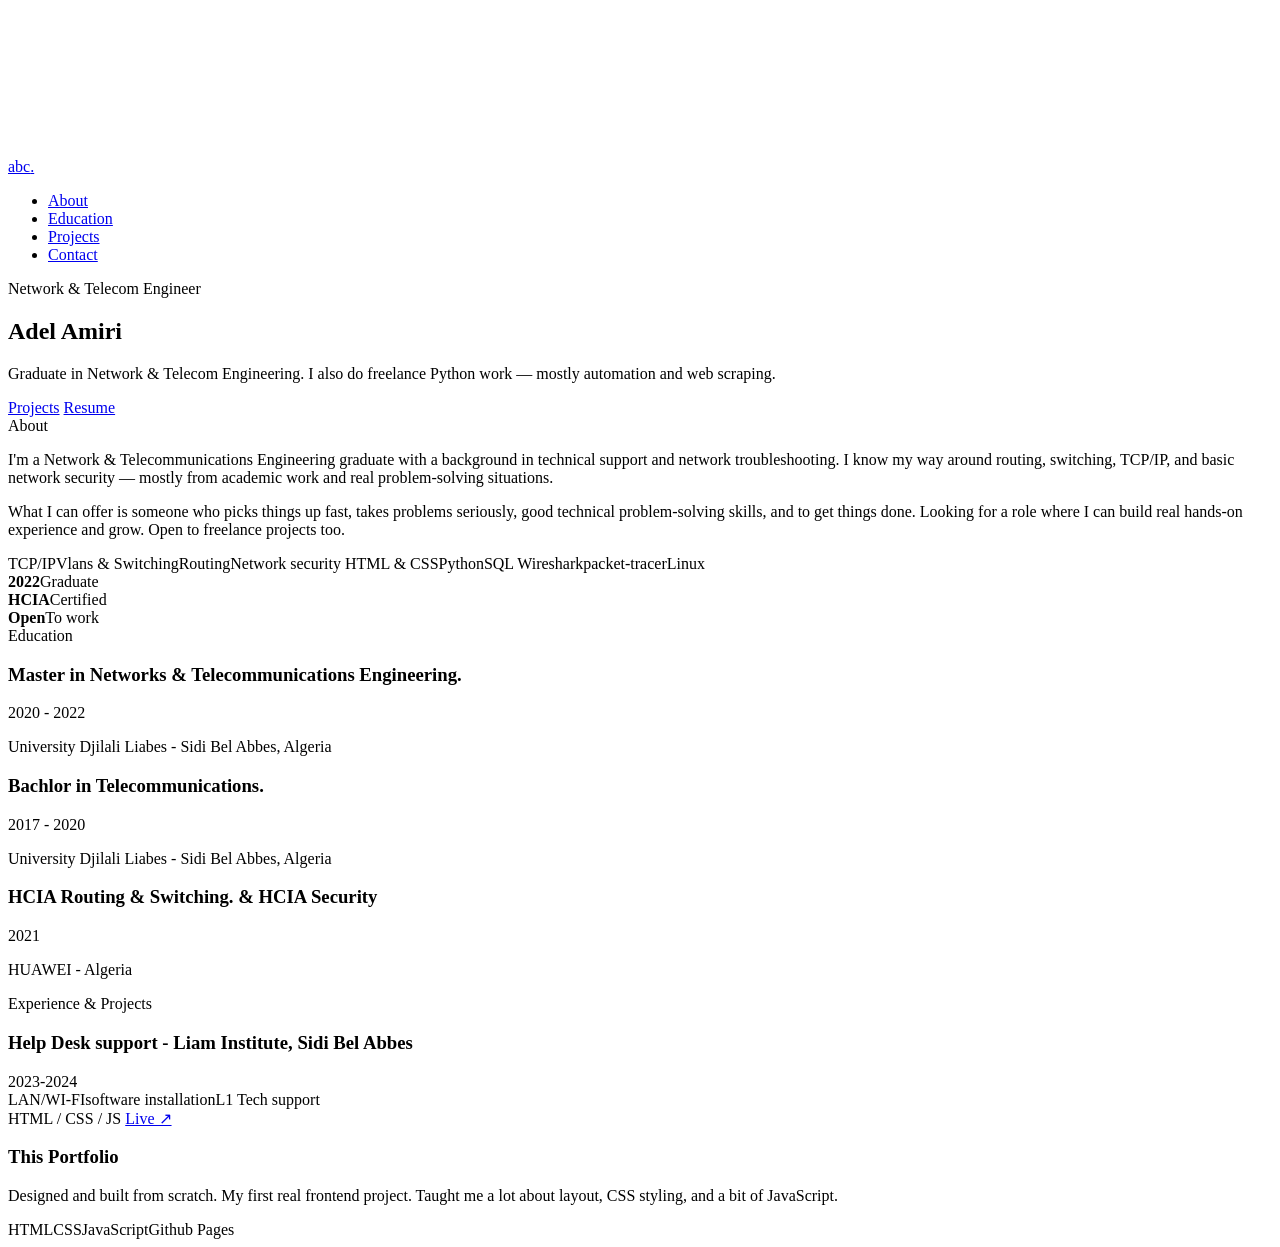
==== index.html @ ba58e7ef "changing html file name" ====
<html>
    <head>
        <meta charset="UTF-8">
        <meta name="viewport" content="width=device-width, initial-scale=1.0">
        <title>Adel Amiri - Network & Telecom Engineer</title>
        <link rel="preconnect" href="https://fonts.googleapis.com">
        <link href="https://fonts.googleapis.com/css2?family=Space+Mono:wght@400;700&family=Sora:wght@300;400;600;700&display=swap" rel="stylesheet">
        <!-- StyleSheet -->
        <link rel="stylesheet" href="style.css">
    </head>
    <body>
    
        <canvas id="bg-canvas"></canvas>

        <!--Navigation Bar-->
        <nav>
            <a class="logo" href="#intro">abc<span>.</span></a>
            <ul class="nav-links">
                <li><a href="#about">About</a></li>
                <li><a href="#education">Education</a></li>
                <li><a href="#projects">Projects</a></li>
                <li><a href="#contact">Contact</a></li>
        </nav>
        
        <!-- ====== INTRO ====== -->
        <section id="intro">
            <div class="intro-inner">
                <p class="intro-label">Network &amp; Telecom Engineer</p>
               <h1>Adel Amiri</h1>
                <p class="intro-sub">
                    Graduate in Network &amp; Telecom Engineering.
                    I also do freelance Python work — mostly automation and web scraping.
               <div class="intro-btns">
                    <a class="btn-solid" href="#projects">Projects</a>
                    <a class="btn-line" href="#cv" target="_blank">Resume</a>
                </div>
            </div>
        </section>
        <!-- ====== ABOUT ====== -->
         <section id="about">
            <div class="section-inner">
                <span class="section-label">About</span>
                <div class="about-body">
                    <div class="about-text">
                        <p>
                            I'm a Network &amp; Telecommunications Engineering graduate
                            with a background in technical support and network troubleshooting.
                            I know my way around routing, switching, TCP/IP, and basic network security
                            — mostly from academic work and real problem-solving situations.
                        </p>
                        <p>
                            What I can offer is someone who picks things up fast,
                            takes problems seriously, good technical problem-solving skills,
                            and to get things done.
                            Looking for a role where I can build real hands-on experience and grow.
                            Open to freelance projects too.
                        </p>
                        <div class="chip-row">
                            <span>TCP/IP</span><span>Vlans & Switching</span><span>Routing</span><span>Network security</span>
                            <span>HTML & CSS</span><span>Python</span><span>SQL</span>
                            <span>Wireshark</span><span>packet-tracer</span><span>Linux</span>
                        </div>
                        <div class="about-cards">
                            <div class="mini-card"><strong>2022</strong><span>Graduate</span></div>
                            <div class="mini-card"><strong>HCIA</strong><span>Certified</span></div>
                            <div class="mini-card"><strong>Open</strong><span>To work</span></div>
                        </div>
                    </div>
                </div>
            </div>
         </section>
         <!-- ====== EDUCATION ====== -->
        <section id="education">
            <div class="section-inner">
                <span class="section-label">Education</span>

                <div class="timeline">
                    <div class="tl-item">
                        <div class="tl-dot"></div>
                        <div class="tl-body">
                            <div class="tl-top">
                                <h3>Master in Networks &amp; Telecommunications Engineering.</h3>
                                <span class="tl-year">2020 - 2022</span>
                            </div>
                            <p class="tl-place">University Djilali Liabes - Sidi Bel Abbes, Algeria</p>
                        </div>
                    </div>
                    <div class="tl-item">
                        <div class="tl-dot"></div>
                        <div class="tl-body">
                            <div class="tl-top">
                                <h3>Bachlor in Telecommunications.</h3>
                                <span class="tl-year">2017 - 2020</span>
                            </div>
                            <p class="tl-place">University Djilali Liabes - Sidi Bel Abbes, Algeria</p>
                        </div>
                    </div>
                    <div class="tl-item">
                        <div class="tl-dot"></div>
                        <div class="tl-body">
                            <div class="tl-top">
                                <h3>HCIA Routing & Switching. &amp; HCIA Security</h3>
                                <span class="tl-year">2021</span>
                            </div>
                            <p class="tl-place">HUAWEI - Algeria</p>
                            </div>
                    </div>
                </div>
            </div>
        </section>
        <!-- ====== PROJECTS ====== -->
         <section id="projects">
            <div class="section-inner">
                <span class="section-label">Experience &amp; Projects</span>

                <div class="project-grid">

                    <div class="pcard">
                        <h3>Help Desk support - Liam Institute, Sidi Bel Abbes</h3>
                        <span>2023-2024</span>
                        <div class="ptags"><span>LAN/WI-FI</span><span>software installation</span><span>L1 Tech support</span></div> 
                    </div>
                    <div class="pcard">
                        <div class="pcard-top">
                            <span class="ptype py">HTML / CSS / JS</span>
                            <a class="plink" href="#a" target="_blank">Live ↗</a>
                        </div>
                        <h3>This Portfolio</h3>
                        <p>
                            Designed and built from scratch.
                            My first real frontend project. Taught me a lot about layout,
                            CSS styling, and a bit of JavaScript.
                        </p>
                        <div class="ptags"><span>HTML</span><span>CSS</span><span>JavaScript</span><span>Github Pages</span></div>
                    </div>
                </div>
            </div>
         </section>
    </body>
</html>
---- style.css ----
*{}
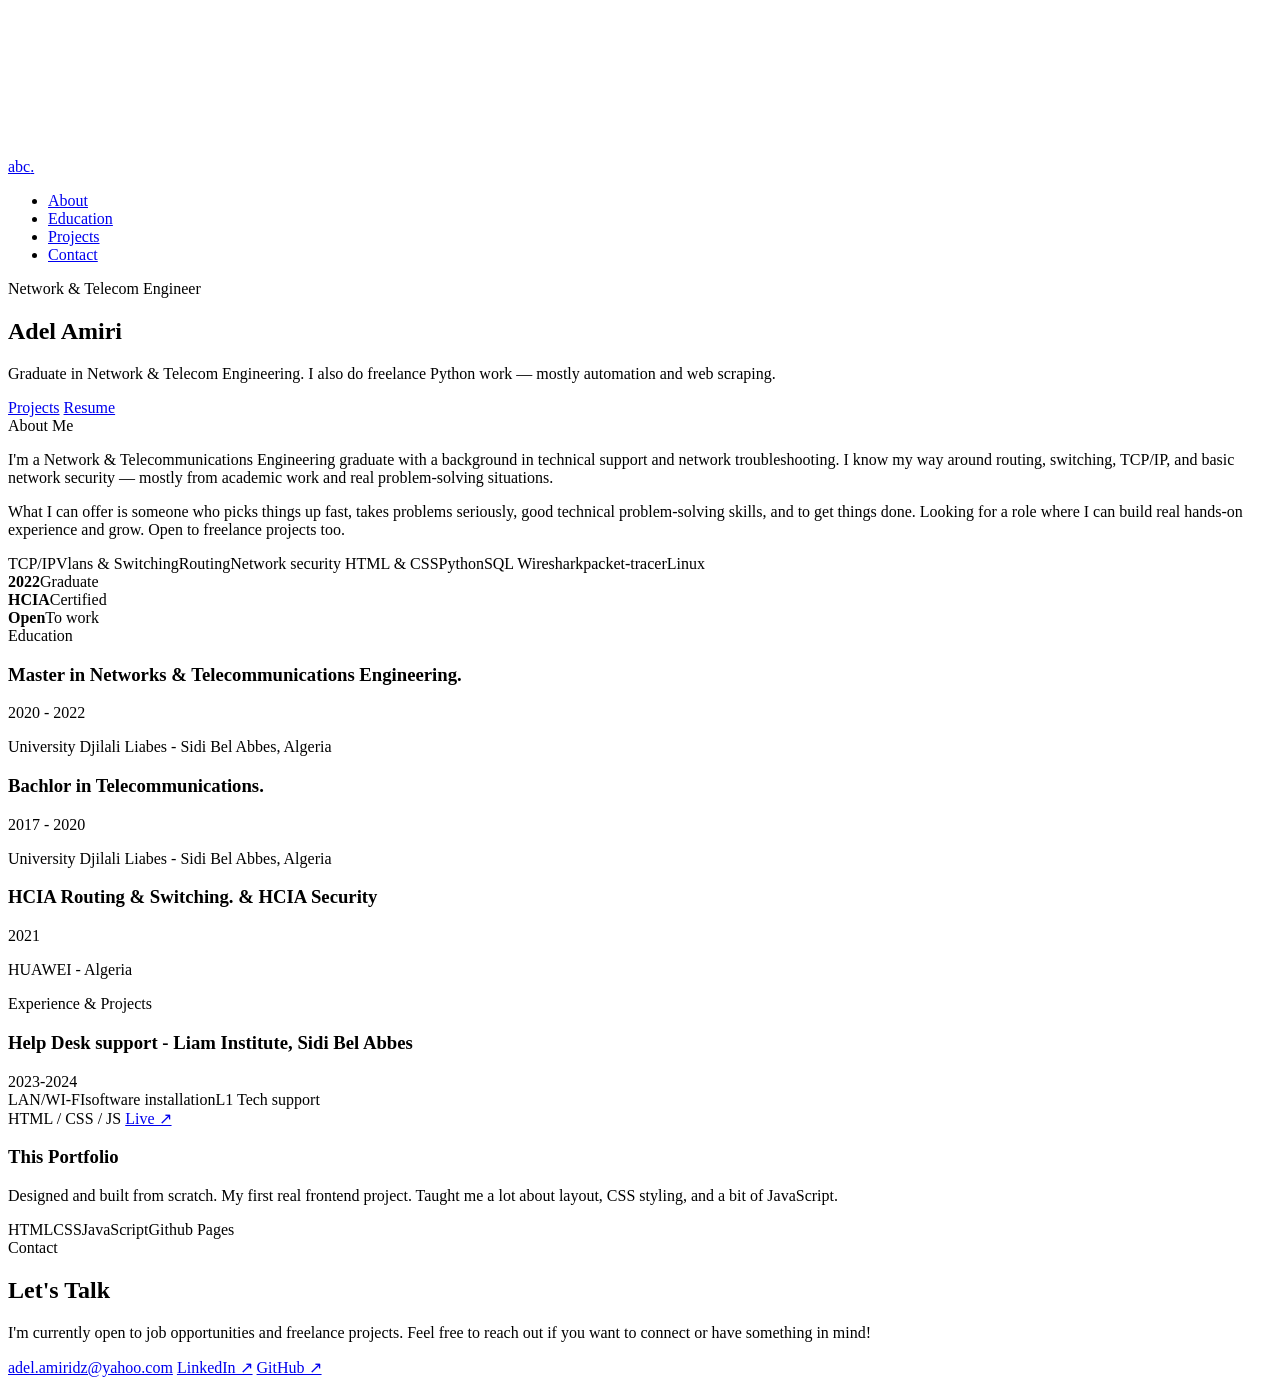
==== commit b130b52c: "finishing html content" ====
--- a/index.html
+++ b/index.html
@@ -39,7 +39,7 @@
         <!-- ====== ABOUT ====== -->
          <section id="about">
             <div class="section-inner">
-                <span class="section-label">About</span>
+                <span class="section-label">About Me</span>
                 <div class="about-body">
                     <div class="about-text">
                         <p>
@@ -136,5 +136,22 @@
                 </div>
             </div>
          </section>
+         <!-- ====== CONTACT ====== -->
+          <section id="contact">
+            <div class="section-inner contact-inner">
+              <span class="section-label">Contact</span>
+              <h2>Let's Talk</h2>
+              <div class="contact-sub">
+                <p>
+                  I'm currently open to job opportunities and freelance projects.
+                  Feel free to reach out if you want to connect or have something in mind!
+                </p>
+                <div class="contact-row">
+                  <a href="mailto:adel.amiridz@yahoo.com">adel.amiridz@yahoo.com</a>
+                  <a href="https://www.linkedin.com/in/adel-amiri/" target="_blank">LinkedIn ↗</a>
+                  <a href="https://github.com/Adel77777" target="_blank">GitHub ↗</a>
+
+            </div>
+          </section>
     </body>
 </html>
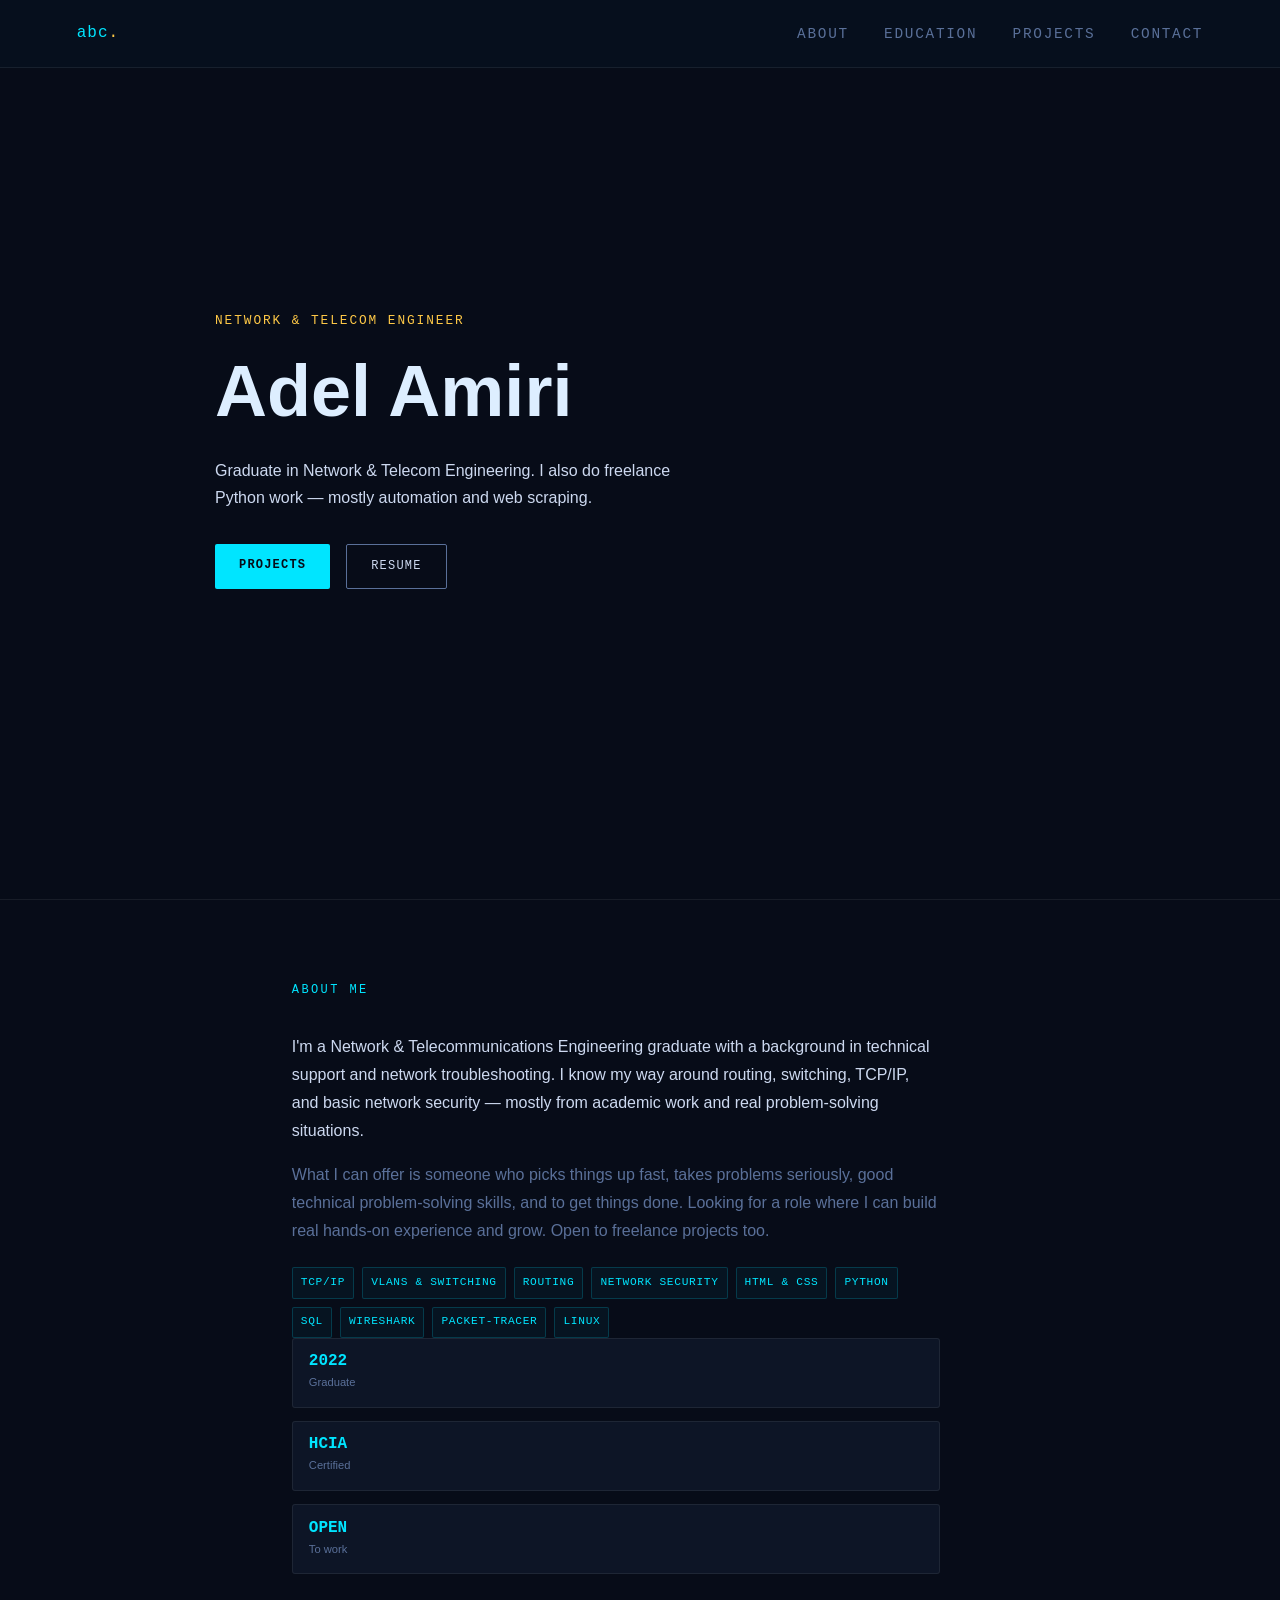
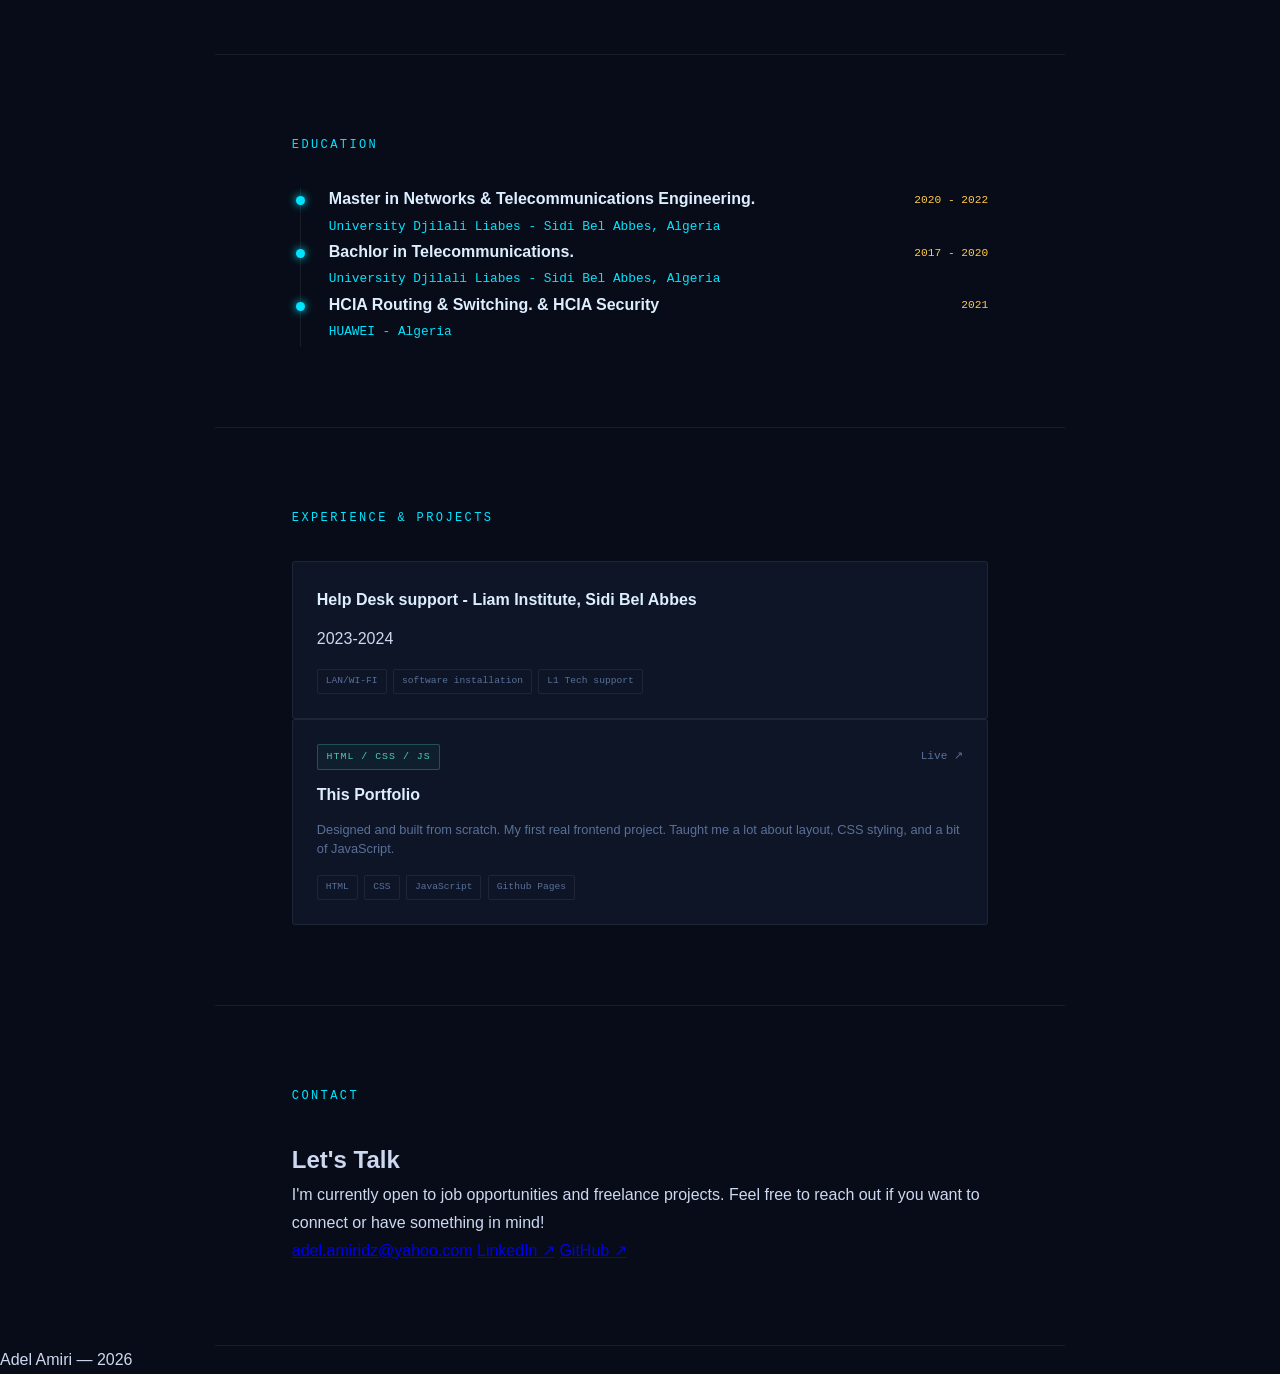
==== commit 14a651d2: "adding footer & script tag" ====
--- a/index.html
+++ b/index.html
@@ -153,5 +153,9 @@
 
             </div>
           </section>
+          <footer>
+            <span>Adel Amiri — 2026</span>
+          </footer>
+          <script src="script.js"></script>
     </body>
 </html>
--- a/style.css
+++ b/style.css
@@ -1 +1,382 @@
-*{}+*, *::before, *::after {margin: 0; padding: 0; box-sizing: border-box;
+
+}
+:root{
+  --bg:      #070c18;
+  --bg2:     #0d1526;
+  --line:    rgba(255,255,255,0.07);
+  --cyan:    #00e5ff;
+  --gold:    #ffc947;
+  --text:    #cdd9f0;
+  --muted:   #5a7099;
+  --mono:    'Space Mono', monospace;
+  --sans:    'Inter', sans-serif;
+}
+
+html {scroll-behavior: smooth;}
+
+body {
+    background: var(--bg);
+    color: var(--text);
+    font-family: var(--sans);
+    font-size: 16px;
+    line-height: 1.75;
+    overflow-x: hidden;
+
+}
+::selection {background: var(--cyan); color: var(--bg);}
+::-webkit-scrollbar {width: 4px;}
+::-webkit-scrollbar-thumb {background: var(--muted); border-radius: 3px;}
+
+/* ── CANVAS ── */
+
+#bg-canvas {
+    position: fixed;
+    top: 0; left: 0;
+    width: 100%; height: 100%;
+    z-index: 0;
+    pointer-events: none;
+    opacity: 0.45;
+
+}
+
+/* ── NAV ── */
+
+nav {
+    position: fixed;
+    top: 0; left: 0; right: 0;
+    z-index: 50;
+    display: flex;
+    justify-content: space-between;
+    align-items: center;
+    padding: 1.2rem 6vw;
+    border-bottom: 1px solid var(--line);
+    background: rgba(7, 17, 31, 0.85);
+    backdrop-filter: 12px;
+}
+
+.logo {
+    font-family: var(--mono);
+    font-size: 1rem;
+    color: var(--cyan);
+    text-decoration: none;
+    letter-spacing: 0.06em;
+
+}
+.logo span{color: var(--gold);}
+
+.nav-links {
+    display: flex;
+    gap: 2.2rem;
+    list-style: none;
+}
+.nav-links a {
+    font-family: var(--mono);
+    font-size: 0.9rem;
+    letter-spacing: 0.12em;
+    text-transform: uppercase;
+    color: var(--muted);
+    text-decoration: none;
+    position: relative;
+    transition: color 0.2s;
+}
+.nav-links a:hover,
+.nav-links a.active {
+    color: var(--cyan);
+}
+
+
+section{
+    position: relative;
+    z-index: 1;
+}
+.section-inner {
+    max-width: 850px;
+    margin: 0 auto;
+    padding: 5rem 6vw;
+    border-bottom: 1px solid var(--line);
+}
+.section-label {
+    display: block;
+    font-family: var(--mono);
+    font-size: 0.75rem;
+    letter-spacing: 0.2em;
+    text-transform: uppercase;
+    color: var(--cyan);
+    margin-bottom: 2rem;
+
+}
+
+/* ── INTRO ── */
+
+#intro {
+    min-height: 100vh;
+    display: flex;
+    align-items: center;
+    padding: 0.6vw;
+    border-bottom: 1px solid var(--line);
+}
+
+.intro-inner {
+    position: relative;
+    z-index: 1;
+    max-width: 850px;
+    margin: 0 auto;
+    width: 100%;
+}
+.intro-label {
+    font-family: var(--mono);
+    font-size: 0.8rem;
+    letter-spacing: 0.15em;
+    text-transform: uppercase;
+    color: var(--gold);
+    margin-bottom: 1rem;
+}
+h1 {
+    font-family: var(--sans);
+    font-size: clamp(2.5rem, 6vw, 4.5rem);
+    line-height: 1.2;
+    font-weight: 600;
+    color: #ddeeff;
+    margin-bottom: 1.4rem;
+}    
+.intro-sub{
+    font-size: 1rem;
+    line-height: 1.7;
+    color: var(--text);
+    max-width: 480px;
+    margin-bottom: 2rem;
+}
+.intro-btns{
+    display: flex;
+    gap: 1rem;
+    flex-wrap: wrap;
+}
+.btn-solid{
+    font-family: var(--mono);
+    font-size: 0.75rem;
+    letter-spacing: 0.1em;
+    text-transform: uppercase;
+    color: var(--bg);
+    background: var(--cyan);
+    padding: 0.7rem 1.5rem;
+    border-radius: 2px;
+    font-weight: 700;
+    text-decoration: none;
+    transition: opacity 0.2s, transform 0.2s;
+}
+.btn-solid:hover {
+    opacity: 0.85;
+    transform: translateY(-2px);
+}
+.btn-line{
+    font-family: var(--mono);
+    font-size: 0.75rem;
+    letter-spacing: 0.1em;
+    text-transform: uppercase;
+    color: var(--text);
+    text-decoration: none;
+    border: 1px solid var(--muted);
+    border-radius: 2px;
+    padding: 0.7rem 1.5rem;
+    transition: border-color 0.2s, color 0.2s, transform 0.2s;
+}
+.btn-line:hover {
+    border-color: var(--cyan)
+    color: var(--cyan);
+    transform: translateY(-2px);
+}
+
+/* ── ABOUT ── */
+
+.about-body {
+    display: grid;
+    grid-template-columns: 1fr auto;
+    gap: 3rem;
+    align-items: start;
+
+}
+.about-text p {
+    color: var(--muted);
+    margin-bottom: 1rem;
+    font-size: 1rem;
+}
+.about-text p:first-child {
+    color: var(--text);
+}
+.chip-row {
+    display: flex;
+    flex-wrap:wrap;
+    gap: 0.5rem;
+    margin-top: 1.4rem;
+}
+.chip-row span {
+    font-family: var(--mono);
+    font-size: 0.7rem;
+    letter-spacing: 0.06em;
+    text-transform: uppercase;
+    color: var(--cyan);
+    border: 1px solid rgba(0,212,245,0.2);
+    background: rgba(0,212,245,0.04);
+    padding: 0.3rem 0.5rem;
+    border-radius: 2px;
+}
+.about-cards {
+    display: flex;
+    flex-direction: column;
+    gap: 0.8rem;
+    min-width: 130px;
+}
+.mini-card {
+    background: var(--bg2);
+    border: 1px solid var(--line);
+    border-radius: 3px;
+    padding: 0.9rem 1rem;
+    display: flex;
+    flex-direction: column;
+}
+.mini-card strong {
+  font-family: var(--mono);
+  font-size: 1rem;
+  color: var(--cyan);
+  line-height: 1;
+  text-transform: uppercase;
+}
+.mini-card span {
+    font-size: 0.7rem;
+    color: var(--muted);
+    margin-top: 0.25rem;
+}
+
+/* ── EDUCATION ── */
+.timeline {
+    display: flex;
+    flex-direction: column;
+    gap: 0;
+    border-left: 1px solid var(--line);
+    margin-left: 0.5rem;
+    padding-left: 0;
+}
+.tl-item {
+    display: flex;
+    gap: 1.5rem;
+    position: relative;
+}
+.tl-item:last-child {
+    padding-bottom: 0;
+}
+.tl-dot {
+    width: 9px;
+    height: 9px;
+    min-width: 9px;
+    background: var(--cyan);
+    border-radius: 50%;
+    margin-left: -5px;
+    margin-top: 0.5rem;
+    box-shadow: 0 0 8px var(--cyan);
+}
+.tl-body {
+    flex: 1;
+}
+.tl-top {
+    display: flex;
+    justify-content: space-between;
+    align-items: flex-start;
+    gap: 1rem;
+    margin-bottom: 0.3rem;
+}
+.tl-body h3 {
+  font-size: 1rem;
+  font-weight: 600;
+  color: #ddeeff;
+  line-height: 1.4;
+}
+.tl-year {
+  font-family: var(--mono);
+  font-size: 0.7rem;
+  color: var(--gold);
+  white-space: nowrap;
+  padding-top: 0.15rem;
+}
+
+.tl-place {
+  font-size: 0.8rem;
+  color: var(--cyan);
+  margin-bottom: 0.2rem;
+  font-family: var(--mono);
+}
+
+/* ── PROJECTS ── */
+
+.projects-grid {
+    display: grid;
+    grid-template-columns: 1fr 1fr;
+    gap: 1.2rem;
+    margin-top: 0.5rem;
+}
+
+.pcard {
+  background: var(--bg2);
+  border: 1px solid var(--line);
+  border-radius: 3px;
+  padding: 1.5rem;
+  display: flex;
+  flex-direction: column;
+  gap: 0.7rem;
+  transition: border-color 0.25s;
+}
+.pcard:hover { border-color: rgba(0,212,245,0.3); }
+
+.pcard-top {
+  display: flex;
+  justify-content: space-between;
+  align-items: center;
+}
+
+.ptype {
+  font-family: var(--mono);
+  font-size: 0.62rem;
+  letter-spacing: 0.1em;
+  text-transform: uppercase;
+  padding: 0.2rem 0.55rem;
+  border-radius: 2px;
+  border: 1px solid;
+}
+.ptype.net  { color: var(--gold); border-color: rgba(240,165,0,0.3); background: rgba(240,165,0,0.06); }
+.ptype.py   { color: #4ec9b0;    border-color: rgba(78,201,176,0.3); background: rgba(78,201,176,0.06); }
+
+.plink {
+    font-family: var(--mono);
+    font-size: 0.7rem;
+    color: var(--muted);
+    text-decoration: none;
+    transition: color 0.2s;
+}
+.plink:hover {
+    color: var(--cyan);
+}
+.pcard h3 {
+    font-size: 1rem;
+    font-weight: 600;
+    color: #ddeeff;
+}
+.pcard p {
+    font-size: 0.8rem;
+    color: var(--muted);
+    line-height: 1.5;
+    flex: 1;
+}
+.ptags {
+    display: flex;
+    flex-wrap: wrap;
+    gap: 0.4rem;
+    margin-top: 0.3rem;
+}
+.ptags span{
+    font-family: var(--mono);
+    font-size: 0.6rem;
+    color: var(--muted);
+    border: 1px solid var(--line);
+    padding: 0.2rem 0.5rem;
+    border-radius: 2px;
+}
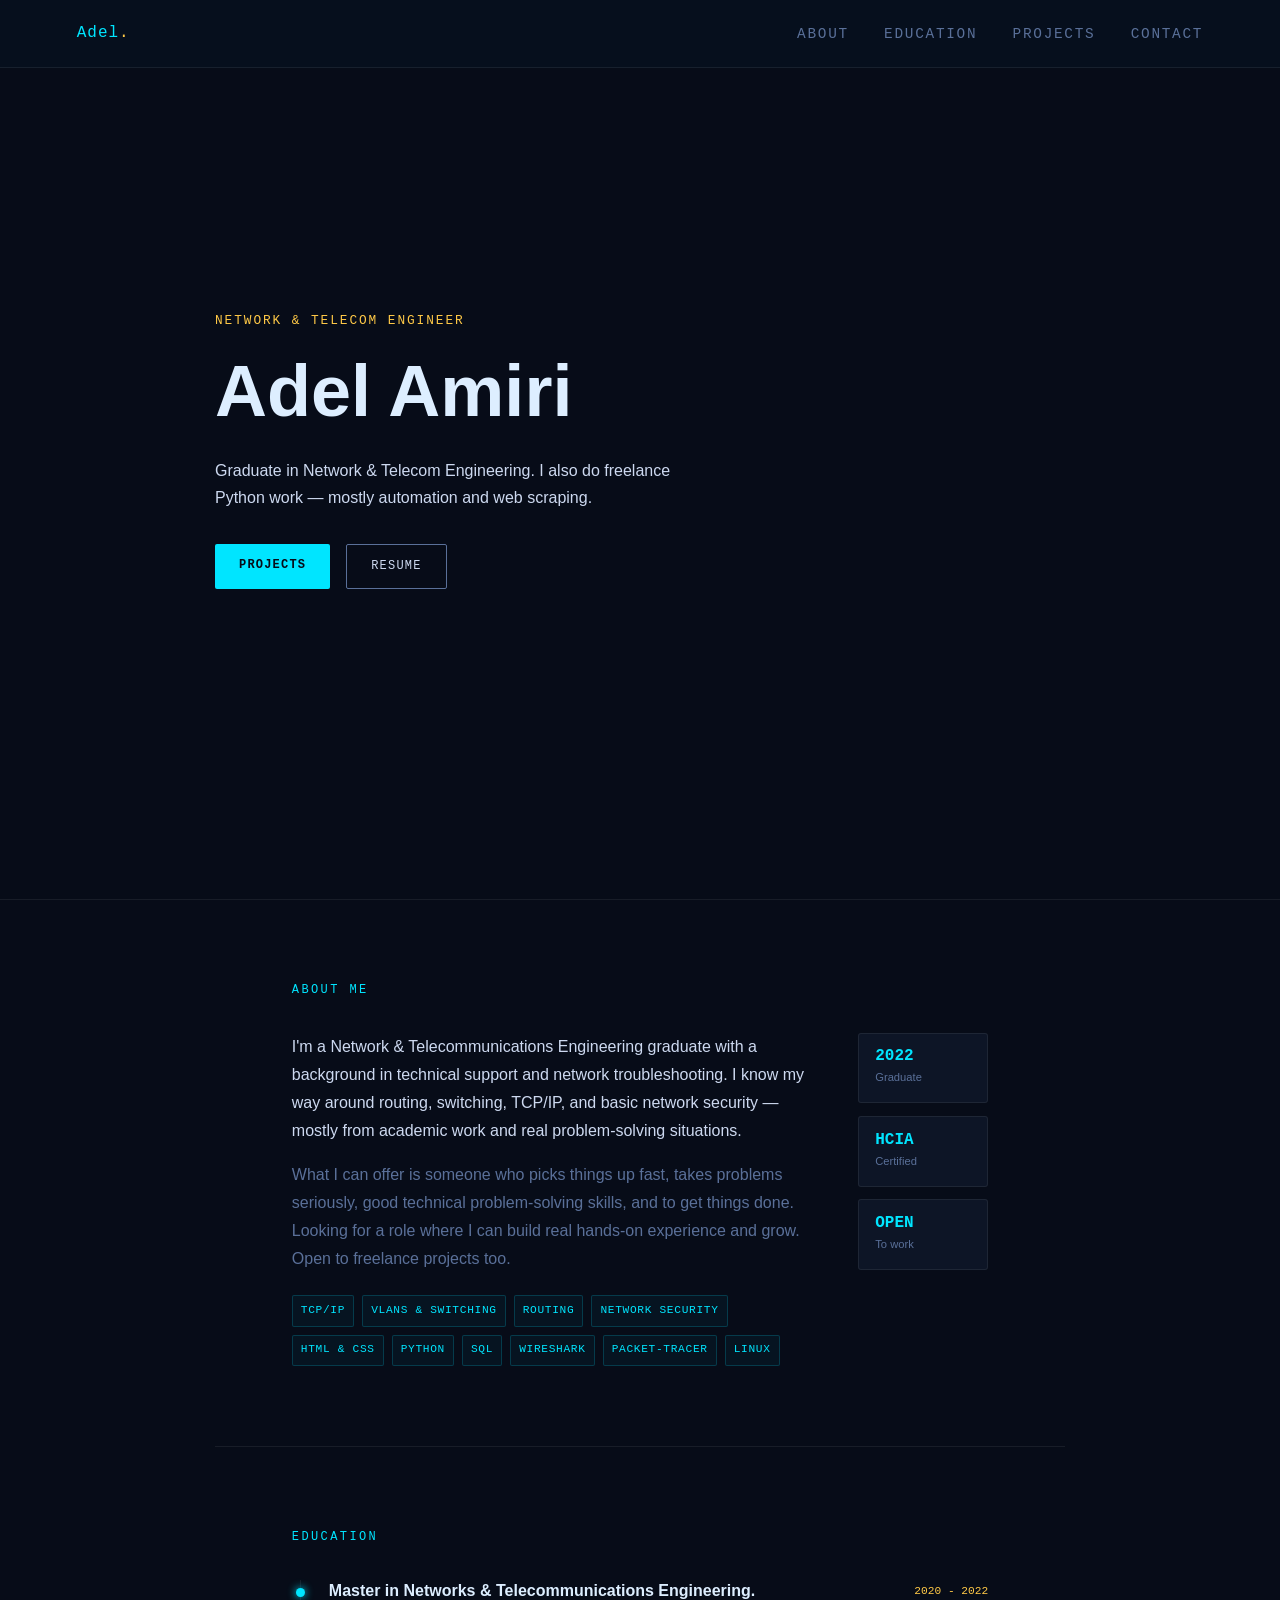
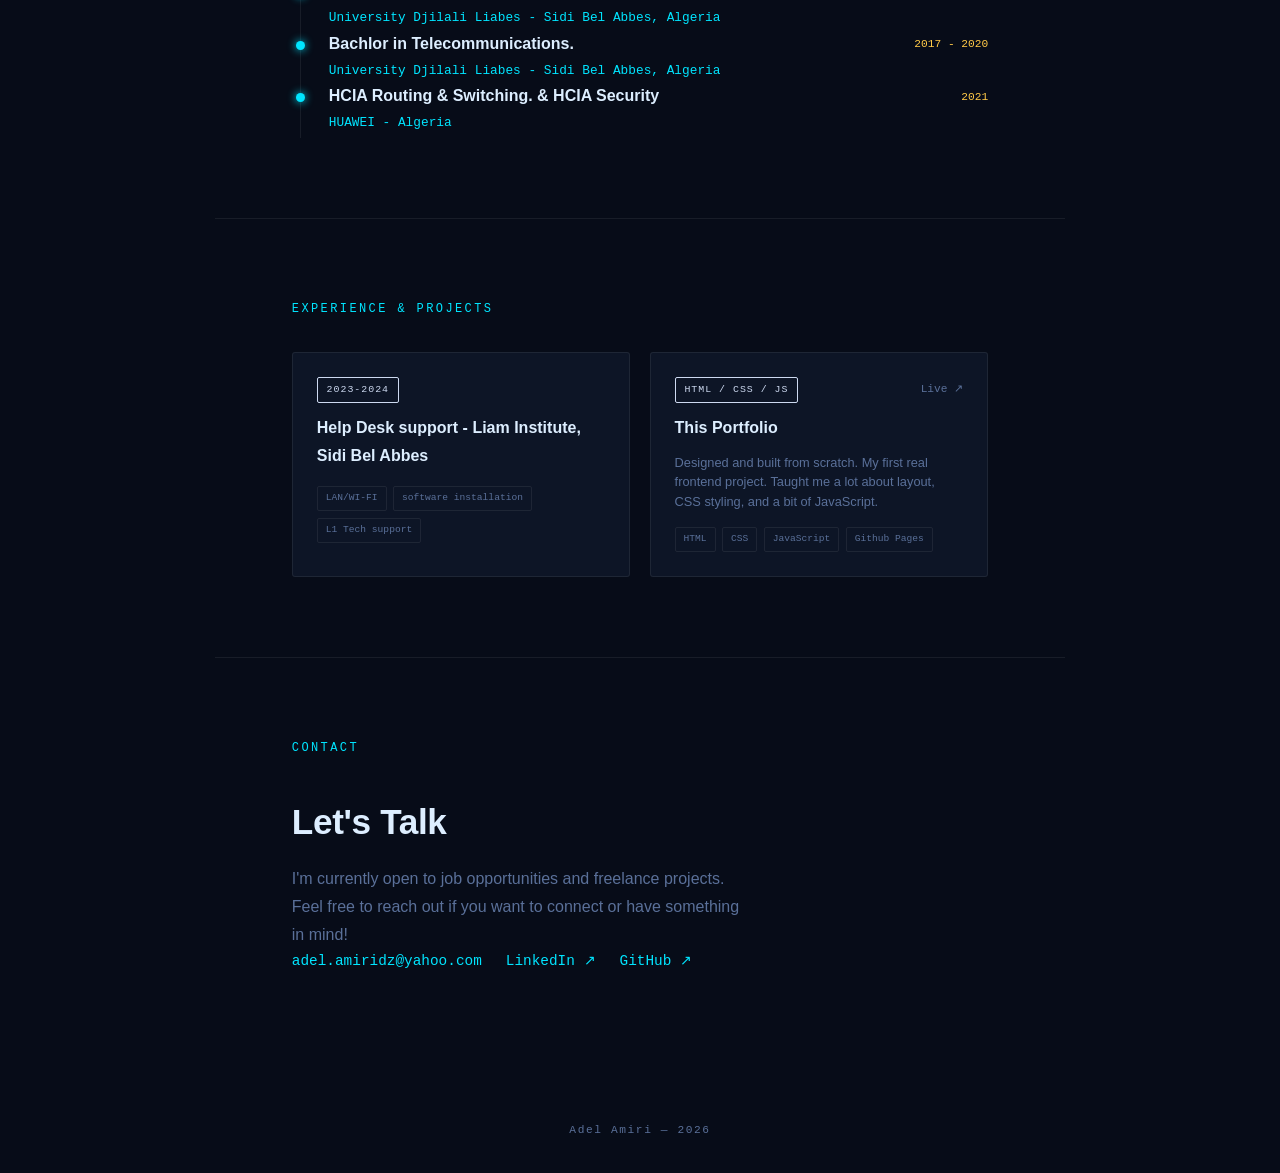
==== commit c9f03289: "fixing divs indexing for grid display" ====
--- a/index.html
+++ b/index.html
@@ -14,7 +14,7 @@
 
         <!--Navigation Bar-->
         <nav>
-            <a class="logo" href="#intro">abc<span>.</span></a>
+            <a class="logo" href="#intro">Adel<span>.</span></a>
             <ul class="nav-links">
                 <li><a href="#about">About</a></li>
                 <li><a href="#education">Education</a></li>
@@ -23,7 +23,7 @@
         </nav>
         
         <!-- ====== INTRO ====== -->
-        <section id="intro">
+        <section class="active" id="intro">
             <div class="intro-inner">
                 <p class="intro-label">Network &amp; Telecom Engineer</p>
                <h1>Adel Amiri</h1>
@@ -60,11 +60,11 @@
                             <span>HTML & CSS</span><span>Python</span><span>SQL</span>
                             <span>Wireshark</span><span>packet-tracer</span><span>Linux</span>
                         </div>
-                        <div class="about-cards">
-                            <div class="mini-card"><strong>2022</strong><span>Graduate</span></div>
-                            <div class="mini-card"><strong>HCIA</strong><span>Certified</span></div>
-                            <div class="mini-card"><strong>Open</strong><span>To work</span></div>
-                        </div>
+                    </div>
+                    <div class="about-cards">
+                        <div class="mini-card"><strong>2022</strong><span>Graduate</span></div>
+                        <div class="mini-card"><strong>HCIA</strong><span>Certified</span></div>
+                        <div class="mini-card"><strong>Open</strong><span>To work</span></div>
                     </div>
                 </div>
             </div>
@@ -113,16 +113,18 @@
             <div class="section-inner">
                 <span class="section-label">Experience &amp; Projects</span>
 
-                <div class="project-grid">
+                <div class="projects-grid">
 
                     <div class="pcard">
+                        <div class="pcard-top">
+                            <span class="ptype py1">2023-2024</span>
+                        </div>
                         <h3>Help Desk support - Liam Institute, Sidi Bel Abbes</h3>
-                        <span>2023-2024</span>
                         <div class="ptags"><span>LAN/WI-FI</span><span>software installation</span><span>L1 Tech support</span></div> 
                     </div>
                     <div class="pcard">
                         <div class="pcard-top">
-                            <span class="ptype py">HTML / CSS / JS</span>
+                            <span class="ptype py2">HTML / CSS / JS</span>
                             <a class="plink" href="#a" target="_blank">Live ↗</a>
                         </div>
                         <h3>This Portfolio</h3>
--- a/style.css
+++ b/style.css
@@ -78,11 +78,14 @@
     color: var(--muted);
     text-decoration: none;
     position: relative;
+    border-bottom: 1px solid transparent;
+    padding-bottom: 1px;
     transition: color 0.2s;
 }
 .nav-links a:hover,
 .nav-links a.active {
     color: var(--cyan);
+    border-bottom-color: var(--cyan);
 }
 
 
@@ -379,4 +382,51 @@
     border: 1px solid var(--line);
     padding: 0.2rem 0.5rem;
     border-radius: 2px;
-}+}
+
+/* ── CONTACT ── */
+
+.contact-inner {
+    border-bottom: none;
+}
+h2 {
+    font-size: clamp(1.6rem, 3.5vw, 2.2rem);
+    font-weight: 600;
+    color: #ddeeff;
+    margin-bottom: 0.8rem;
+    letter-spacing: -0.01em;
+}
+.contact-sub {
+    font-size: 1rem;
+    color: var(--muted);
+    margin-bottom: 2rem;
+    max-width: 450px;
+}
+.contact-row {
+    display: flex;
+    gap: 1.5rem;
+    flex-wrap: wrap;
+}
+.contact-row a {
+    font-family: var(--mono);
+    font-size: 0.9rem;
+    text-decoration: none;
+    color: var(--cyan);
+    border-bottom: 1px solid transparent;
+    padding-bottom: 2px;
+    transition: border-color 0.2s;
+}
+.contact-row a:hover {
+    border-bottom-color: var(--cyan);
+}
+
+footer {
+    position: relative;
+    z-index: 1;
+    text-align: center;
+    padding: 2rem;
+    font-family: var(--mono);
+    font-size: 0.7rem;
+    color: var(--muted);
+    letter-spacing: 0.1rem;
+}
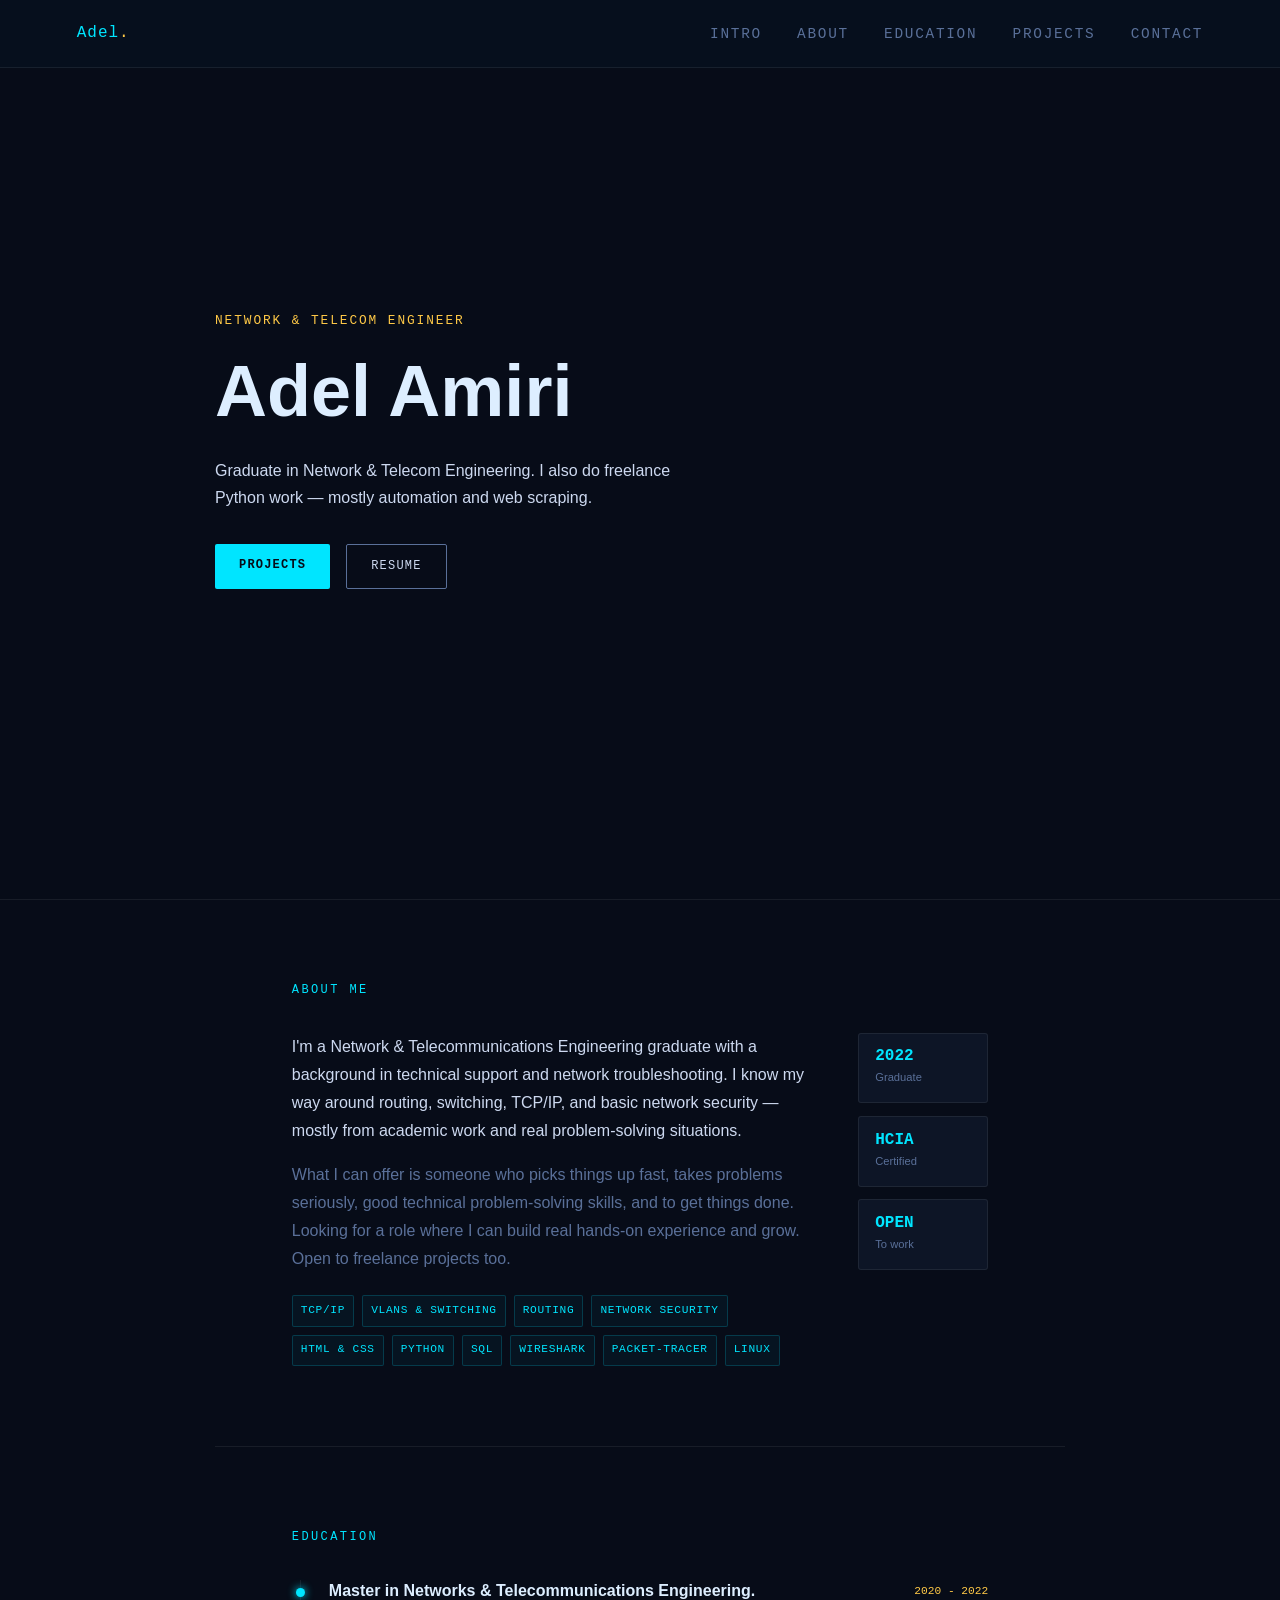
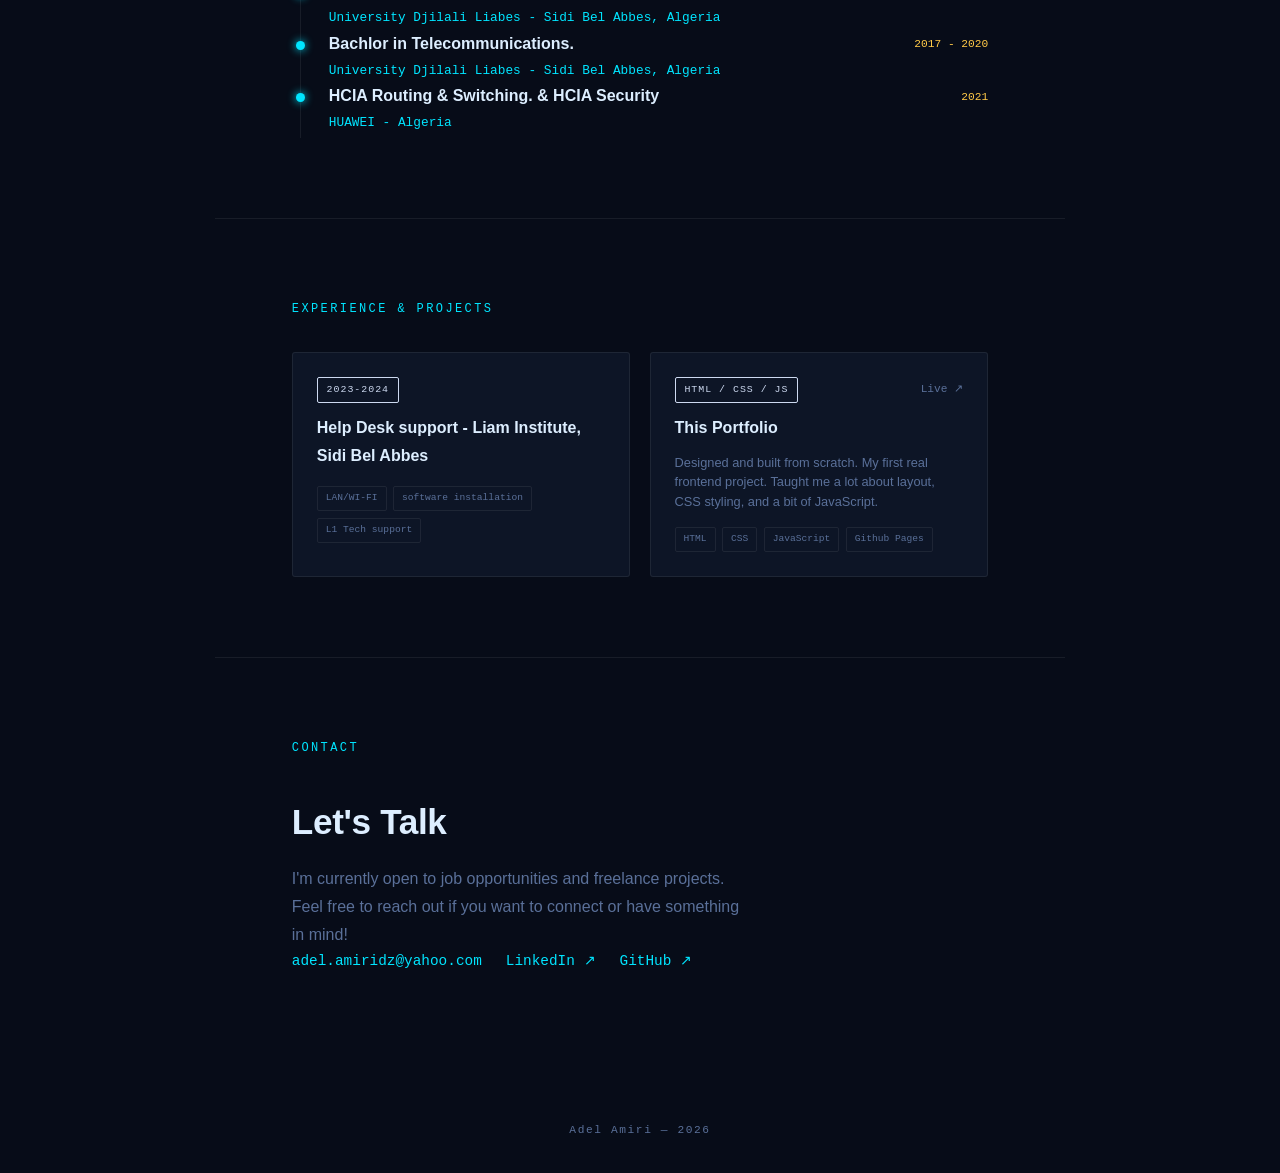
==== commit aab6cf15: "fixing navigation links" ====
--- a/index.html
+++ b/index.html
@@ -16,6 +16,7 @@
         <nav>
             <a class="logo" href="#intro">Adel<span>.</span></a>
             <ul class="nav-links">
+                <li><a href="#intro">Intro</a></li>
                 <li><a href="#about">About</a></li>
                 <li><a href="#education">Education</a></li>
                 <li><a href="#projects">Projects</a></li>
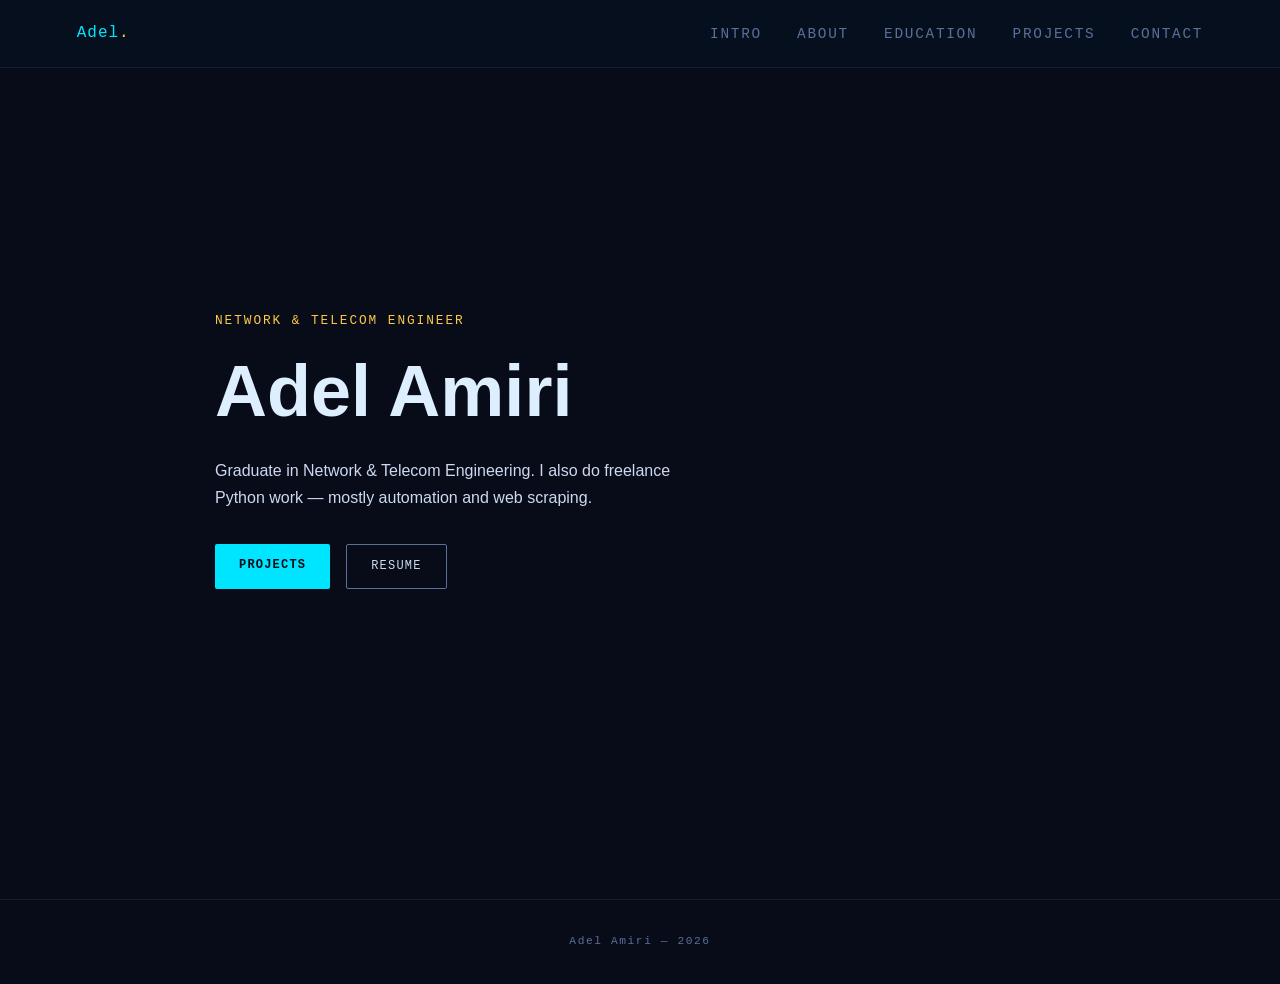
==== commit 7f287626: "adding responsive styles for smaller screens" ====
--- a/index.html
+++ b/index.html
@@ -15,6 +15,11 @@
         <!--Navigation Bar-->
         <nav>
             <a class="logo" href="#intro">Adel<span>.</span></a>
+            <button class="nav-toggle" id="navToggle">
+                <span></span>
+                <span></span>
+                <span></span>
+             </button>
             <ul class="nav-links">
                 <li><a href="#intro">Intro</a></li>
                 <li><a href="#about">About</a></li>
@@ -33,7 +38,7 @@
                     I also do freelance Python work — mostly automation and web scraping.
                <div class="intro-btns">
                     <a class="btn-solid" href="#projects">Projects</a>
-                    <a class="btn-line" href="#cv" target="_blank">Resume</a>
+                    <a class="btn-line" href="https://drive.google.com/file/d/1vQgS5Um_1lI3s9rqS5QUGLZ22fpqQl76/view?usp=sharing" target="_blank">Resume</a>
                 </div>
             </div>
         </section>
--- a/style.css
+++ b/style.css
@@ -32,6 +32,7 @@
 
 #bg-canvas {
     position: fixed;
+    inset: 0;
     top: 0; left: 0;
     width: 100%; height: 100%;
     z-index: 0;
@@ -45,14 +46,14 @@
 nav {
     position: fixed;
     top: 0; left: 0; right: 0;
-    z-index: 50;
+    z-index: 100;
     display: flex;
     justify-content: space-between;
     align-items: center;
     padding: 1.2rem 6vw;
     border-bottom: 1px solid var(--line);
     background: rgba(7, 17, 31, 0.85);
-    backdrop-filter: 12px;
+    backdrop-filter: blur(12px);
 }
 
 .logo {
@@ -90,11 +91,26 @@
 
 
 section{
-    position: relative;
-    z-index: 1;
-}
+    display: none;
+}
+section.active {
+    display: block;
+    animation: slideIn 0.4s cubic-bezier(0.4, 0, 0.2, 1) forwards;
+}
+
+@keyframes slideIn {
+    from {
+        opacity: 0;
+        transform: translateX(60px);
+    }
+    to {
+        opacity: 1;
+        transform: translateX(0);
+    }
+}
+
 .section-inner {
-    max-width: 850px;
+    max-width: 820px;
     margin: 0 auto;
     padding: 5rem 6vw;
     border-bottom: 1px solid var(--line);
@@ -114,10 +130,12 @@
 
 #intro {
     min-height: 100vh;
-    display: flex;
     align-items: center;
     padding: 0.6vw;
     border-bottom: 1px solid var(--line);
+}
+#intro.active {
+    display: flex;
 }
 
 .intro-inner {
@@ -185,7 +203,7 @@
     transition: border-color 0.2s, color 0.2s, transform 0.2s;
 }
 .btn-line:hover {
-    border-color: var(--cyan)
+    border-color: var(--cyan);
     color: var(--cyan);
     transform: translateY(-2px);
 }
@@ -264,6 +282,7 @@
     display: flex;
     gap: 1.5rem;
     position: relative;
+    padding-bottom: 2.5rem;
 }
 .tl-item:last-child {
     padding-bottom: 0;
@@ -322,7 +341,7 @@
   background: var(--bg2);
   border: 1px solid var(--line);
   border-radius: 3px;
-  padding: 1.5rem;
+  padding: 1.5rem 2.5rem;
   display: flex;
   flex-direction: column;
   gap: 0.7rem;
@@ -338,15 +357,15 @@
 
 .ptype {
   font-family: var(--mono);
-  font-size: 0.62rem;
+  font-size: 0.7rem;
   letter-spacing: 0.1em;
   text-transform: uppercase;
   padding: 0.2rem 0.55rem;
   border-radius: 2px;
   border: 1px solid;
 }
-.ptype.net  { color: var(--gold); border-color: rgba(240,165,0,0.3); background: rgba(240,165,0,0.06); }
-.ptype.py   { color: #4ec9b0;    border-color: rgba(78,201,176,0.3); background: rgba(78,201,176,0.06); }
+.ptype.py1  { color: var(--gold); border-color: rgba(240,165,0,0.3); background: rgba(240,165,0,0.06); }
+.ptype.py2   { color: #4ec9b0;    border-color: rgba(78,201,176,0.3); background: rgba(78,201,176,0.06); }
 
 .plink {
     font-family: var(--mono);
@@ -364,7 +383,7 @@
     color: #ddeeff;
 }
 .pcard p {
-    font-size: 0.8rem;
+    font-size: 0.9rem;
     color: var(--muted);
     line-height: 1.5;
     flex: 1;
@@ -377,7 +396,7 @@
 }
 .ptags span{
     font-family: var(--mono);
-    font-size: 0.6rem;
+    font-size: 0.7rem;
     color: var(--muted);
     border: 1px solid var(--line);
     padding: 0.2rem 0.5rem;
@@ -430,3 +449,84 @@
     color: var(--muted);
     letter-spacing: 0.1rem;
 }
+
+/* ── NAV TOGGLE (MOBILE) ── */
+
+.nav-toggle {
+    display: none;
+    flex-direction: column;
+    gap: 5px;
+    background: none;
+    border: none;
+    cursor: pointer;
+    padding: 4px;
+    z-index: 101;
+}
+.nav-toggle span {
+    display: block;
+    width: 22px;
+    height: 2px;
+    background: var(--cyan);
+    border-radius: 2px;
+    transition: transform 0.3s, opacity 0.3s;
+}
+.nav-toggle.open span:nth-child(1) { transform: translateY(7px) rotate(45deg); }
+.nav-toggle.open span:nth-child(2) { opacity: 0; }
+.nav-toggle.open span:nth-child(3) { transform: translateY(-7px) rotate(-45deg); }
+
+/* ── RESPONSIVE ── */
+
+@media (max-width: 900px) {
+  .projects-grid { grid-template-columns: 1fr; }
+  .about-body { grid-template-columns: 1fr; }
+  .about-cards { flex-direction: row; flex-wrap: wrap; min-width: unset; }
+}
+@media (max-width: 700px) {
+  .nav-toggle { display: flex; }
+   nav { padding: 1rem 4vw; }
+  .nav-links {
+    display: none;
+    flex-direction: column;
+    gap: 0;
+    position: fixed;
+    top: 57px; /* height of nav */
+    left: 0; right: 0;
+    background: rgba(7, 17, 31, 0.97);
+    backdrop-filter: blur(12px);
+    border-bottom: 1px solid var(--line);
+    padding: 1rem 0; 
+}
+  .nav-links.open { display: flex; }
+  .nav-links li { width: 100%; }
+  .nav-links a {
+    display: block;
+    padding: 0.9rem 6vw;
+    font-size: 0.8rem;
+    border-bottom: none;
+  }
+   .nav-links a:hover,
+   .nav-links a.active {
+        background: rgba(0, 229, 255, 0.05);
+        color: var(--cyan);
+        border-bottom: none;
+    }
+  .section-inner { padding: 4rem 4vw; }
+
+  #intro { padding: 0 4vw; }
+  .intro-btns { flex-direction: column; }
+  .btn-solid, .btn-line { text-align: center; }
+
+  .about-body { grid-template-columns: 1fr; gap: 2rem; }
+  .about-cards { flex-direction: row; flex-wrap: wrap; min-width: unset; }
+  .mini-card { flex: 1; min-width: 80px; }
+  .projects-grid { grid-template-columns: 1fr; }
+  .pcard { padding: 1.2rem; }
+  .tl-top { flex-direction: column; gap: 0.2rem; }
+  .contact-row { flex-direction: column; gap: 1rem; }
+}
+@media (max-width: 400px) {
+  .logo { font-size: 0.85rem; }
+  .nav-links { gap: 0.8rem; }
+  .nav-links a { font-size: 0.6rem; letter-spacing: 0.06em; }
+  .chip-row span { font-size: 0.6rem; }
+}
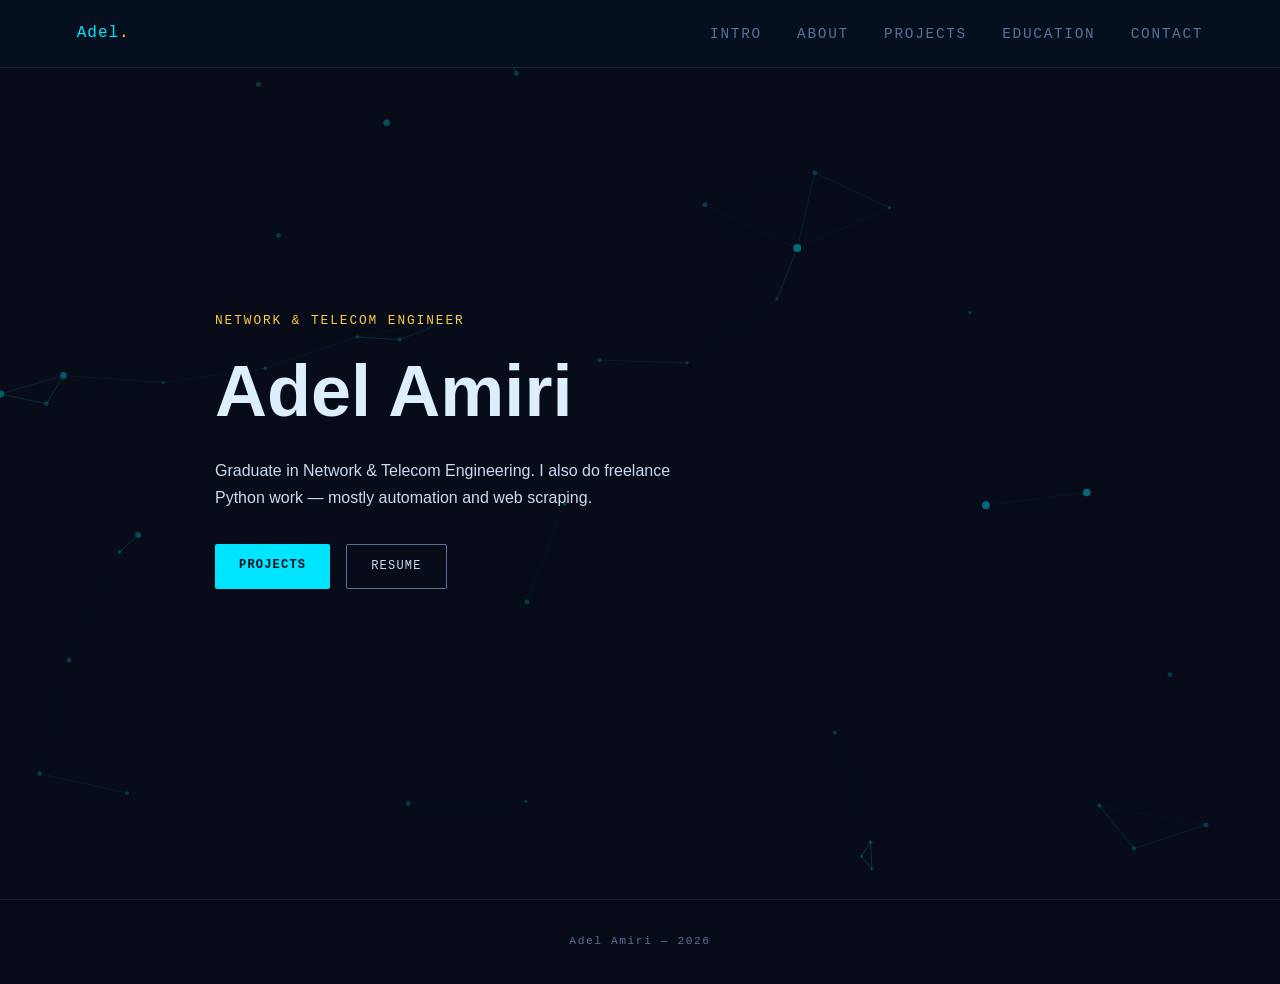
==== commit 77a41d68: "update portfolio with price tracker project" ====
--- a/index.html
+++ b/index.html
@@ -23,8 +23,8 @@
             <ul class="nav-links">
                 <li><a href="#intro">Intro</a></li>
                 <li><a href="#about">About</a></li>
+                <li><a href="#projects">Projects</a></li>
                 <li><a href="#education">Education</a></li>
-                <li><a href="#projects">Projects</a></li>
                 <li><a href="#contact">Contact</a></li>
         </nav>
         
@@ -123,6 +123,21 @@
 
                     <div class="pcard">
                         <div class="pcard-top">
+                            <span class="ptype py2">Python / Selenium / Flask</span>
+                            <a class="plink" href="https://github.com/Adel77777/myPortfolio" target="_blank">Ongoing</a>
+                        </div>
+                        
+                        <h3>Price Tracker &amp; Alert system</h3>
+                        <p>
+                            Python + Selenium tool that monitors product prices on e-commerce sites,
+                            logs history to CSV, and sends real-time alerts via Gmail and Telegram.
+                            Flask dashboard in progress.
+                        </p>
+                        <div class="ptags"><span>Python</span><span>selenium</span><span>Flask</span></div>
+                    </div>
+
+                    <div class="pcard">
+                        <div class="pcard-top">
                             <span class="ptype py1">2023-2024</span>
                         </div>
                         <h3>Help Desk support - Liam Institute, Sidi Bel Abbes</h3>
@@ -133,6 +148,7 @@
                             <span class="ptype py2">HTML / CSS / JS</span>
                             <a class="plink" href="#a" target="_blank">Live ↗</a>
                         </div>
+
                         <h3>This Portfolio</h3>
                         <p>
                             Designed and built from scratch.
--- a/style.css
+++ b/style.css
@@ -1,4 +1,5 @@
 *, *::before, *::after {margin: 0; padding: 0; box-sizing: border-box;
+    touch-action: manipulation;
 
 }
 :root{
@@ -38,7 +39,7 @@
     z-index: 0;
     pointer-events: none;
     opacity: 0.45;
-
+    pointer-events: none !important;
 }
 
 /* ── NAV ── */
@@ -46,7 +47,7 @@
 nav {
     position: fixed;
     top: 0; left: 0; right: 0;
-    z-index: 100;
+    z-index: 200;
     display: flex;
     justify-content: space-between;
     align-items: center;
@@ -357,7 +358,7 @@
 
 .ptype {
   font-family: var(--mono);
-  font-size: 0.7rem;
+  font-size: 0.6rem;
   letter-spacing: 0.1em;
   text-transform: uppercase;
   padding: 0.2rem 0.55rem;
@@ -476,12 +477,12 @@
 
 /* ── RESPONSIVE ── */
 
-@media (max-width: 900px) {
+@media (min-width: 769px) and (max-width: 900px) {
   .projects-grid { grid-template-columns: 1fr; }
   .about-body { grid-template-columns: 1fr; }
   .about-cards { flex-direction: row; flex-wrap: wrap; min-width: unset; }
 }
-@media (max-width: 700px) {
+@media (max-width: 768px) {
   .nav-toggle { display: flex; }
    nav { padding: 1rem 4vw; }
   .nav-links {
@@ -496,7 +497,7 @@
     border-bottom: 1px solid var(--line);
     padding: 1rem 0; 
 }
-  .nav-links.open { display: flex; }
+  .nav-links.open { display: flex; z-index: 199; }
   .nav-links li { width: 100%; }
   .nav-links a {
     display: block;
@@ -524,7 +525,7 @@
   .tl-top { flex-direction: column; gap: 0.2rem; }
   .contact-row { flex-direction: column; gap: 1rem; }
 }
-@media (max-width: 400px) {
+@media (max-width: 480px) {
   .logo { font-size: 0.85rem; }
   .nav-links { gap: 0.8rem; }
   .nav-links a { font-size: 0.6rem; letter-spacing: 0.06em; }
